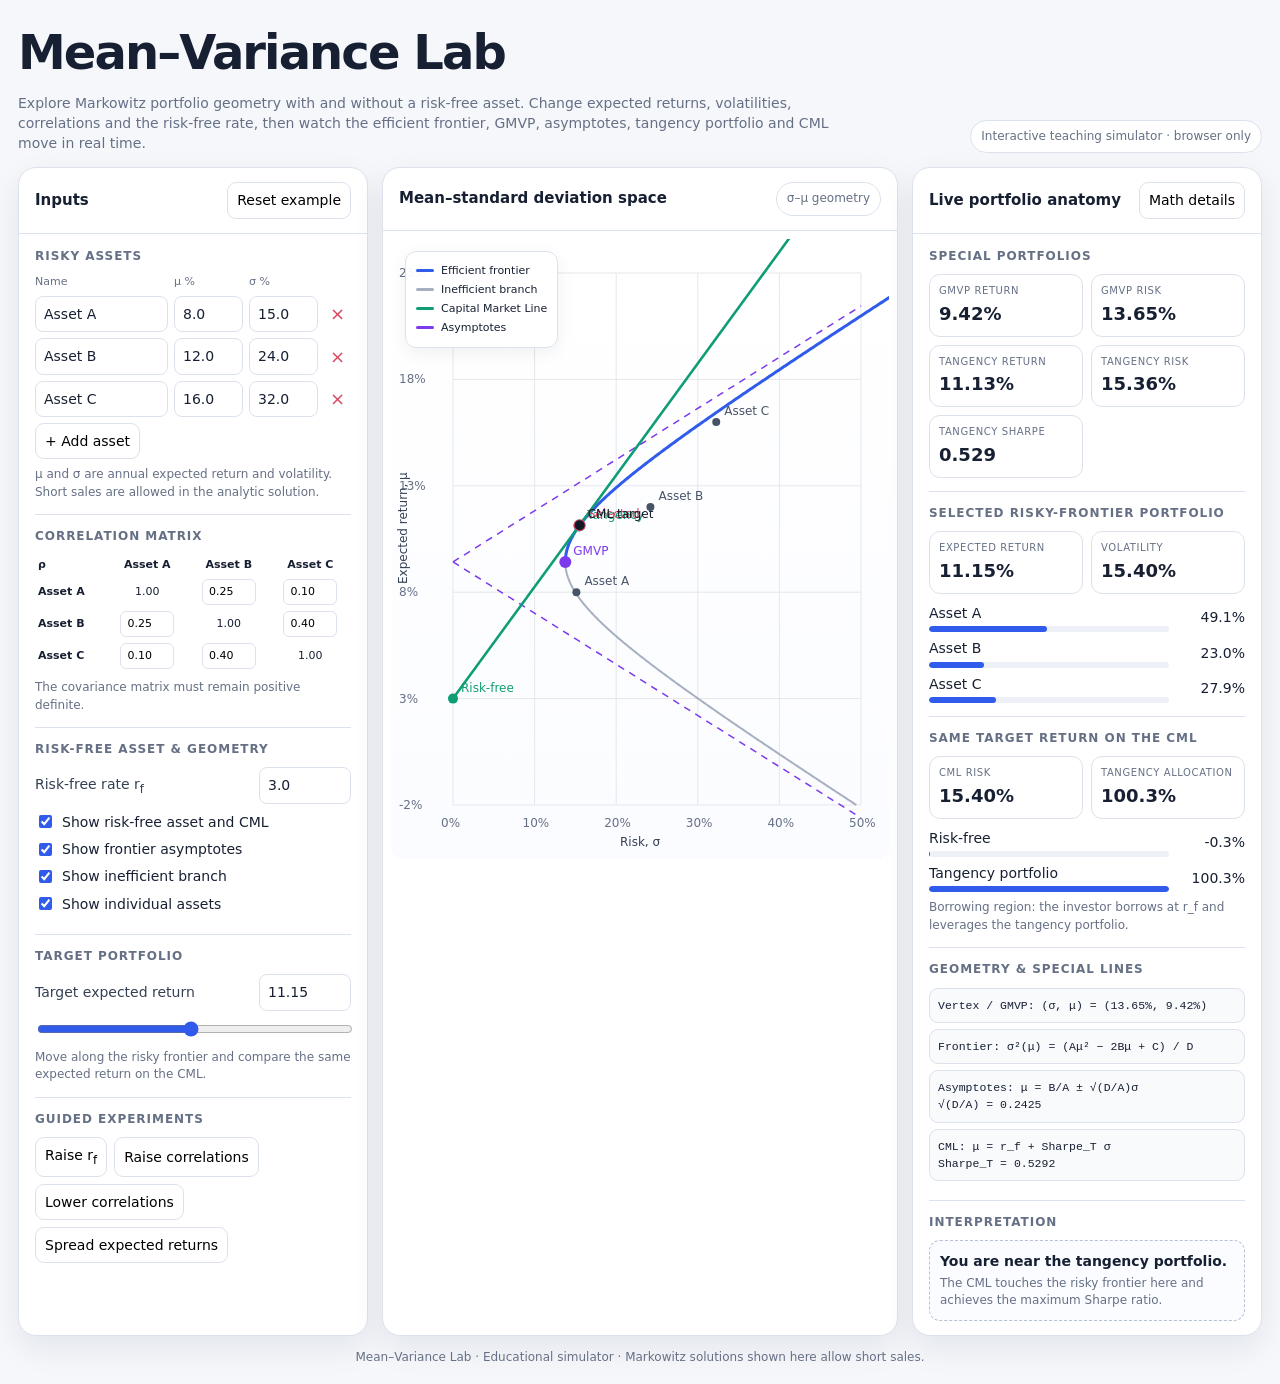
==== index.html @ dddc309b "Publish Mean-Variance Lab" ====
<!doctype html>
<html lang="en">
<head>
<meta charset="utf-8">
<meta name="viewport" content="width=device-width,initial-scale=1">
<title>Mean–Variance Lab</title>
<meta name="description" content="Interactive Markowitz mean–variance portfolio simulator with GMVP, efficient frontier, asymptotes, tangency portfolio and CML.">
<link rel="stylesheet" href="style.css">
</head>
<body>
<div class="app">
  <header class="head">
    <div><h1>Mean–Variance Lab</h1><p>Explore Markowitz portfolio geometry with and without a risk-free asset. Change expected returns, volatilities, correlations and the risk-free rate, then watch the efficient frontier, GMVP, asymptotes, tangency portfolio and CML move in real time.</p></div>
    <div class="pill">Interactive teaching simulator · browser only</div>
  </header>

  <main class="layout">
    <section class="panel">
      <div class="ph"><h2>Inputs</h2><button class="btn" id="reset">Reset example</button></div>
      <div class="pb">
        <div class="sec">
          <h3>Risky assets</h3>
          <div class="asset" style="font-size:11px;color:#667085"><span>Name</span><span>μ %</span><span>σ %</span><span></span></div>
          <div id="assets"></div>
          <div class="btns"><button class="btn" id="add">+ Add asset</button></div>
          <div class="hint">μ and σ are annual expected return and volatility. Short sales are allowed in the analytic solution.</div>
        </div>

        <div class="sec">
          <h3>Correlation matrix</h3>
          <div class="corrwrap" id="corr"></div>
          <div class="hint">The covariance matrix must remain positive definite.</div>
        </div>

        <div class="sec">
          <h3>Risk-free asset & geometry</h3>
          <div class="field"><label for="rf">Risk-free rate r<sub>f</sub></label><input class="num" id="rf" type="number" step="0.1"></div>
          <label class="tog"><input id="riskfree" type="checkbox" checked> Show risk-free asset and CML</label>
          <label class="tog"><input id="asym" type="checkbox" checked> Show frontier asymptotes</label>
          <label class="tog"><input id="ineff" type="checkbox" checked> Show inefficient branch</label>
          <label class="tog"><input id="assetsOn" type="checkbox" checked> Show individual assets</label>
        </div>

        <div class="sec">
          <h3>Target portfolio</h3>
          <div class="field"><label for="targetBox">Target expected return</label><input class="num" id="targetBox" type="number" step="0.1"></div>
          <input class="slider" id="target" type="range" step="0.05">
          <div class="hint">Move along the risky frontier and compare the same expected return on the CML.</div>
        </div>

        <div class="sec">
          <h3>Guided experiments</h3>
          <div class="btns">
            <button class="btn experiment" data-x="rf">Raise r<sub>f</sub></button>
            <button class="btn experiment" data-x="up">Raise correlations</button>
            <button class="btn experiment" data-x="down">Lower correlations</button>
            <button class="btn experiment" data-x="spread">Spread expected returns</button>
          </div>
        </div>
      </div>
    </section>

    <section class="panel">
      <div class="ph"><h2>Mean–standard deviation space</h2><span class="pill">σ–μ geometry</span></div>
      <div class="chartwrap">
        <canvas id="chart" class="chart"></canvas>
        <div class="legend" id="legend"></div>
        <div class="warn" id="warn"></div>
      </div>
    </section>

    <section class="panel right">
      <div class="ph"><h2>Live portfolio anatomy</h2><button class="btn" id="mathToggle">Math details</button></div>
      <div class="pb">
        <div class="sec">
          <h3>Special portfolios</h3>
          <div class="metrics">
            <div class="metric"><div class="k">GMVP return</div><div class="v" id="gmRet">—</div></div>
            <div class="metric"><div class="k">GMVP risk</div><div class="v" id="gmRisk">—</div></div>
            <div class="metric"><div class="k">Tangency return</div><div class="v" id="tanRet">—</div></div>
            <div class="metric"><div class="k">Tangency risk</div><div class="v" id="tanRisk">—</div></div>
            <div class="metric"><div class="k">Tangency Sharpe</div><div class="v" id="sharpe">—</div></div>
          </div>
        </div>

        <div class="sec">
          <h3>Selected risky-frontier portfolio</h3>
          <div class="metrics">
            <div class="metric"><div class="k">Expected return</div><div class="v" id="selRet">—</div></div>
            <div class="metric"><div class="k">Volatility</div><div class="v" id="selRisk">—</div></div>
          </div>
          <div class="weights" id="riskyW"></div>
        </div>

        <div class="sec" id="cmlSec">
          <h3>Same target return on the CML</h3>
          <div class="metrics">
            <div class="metric"><div class="k">CML risk</div><div class="v" id="cmlRisk">—</div></div>
            <div class="metric"><div class="k">Tangency allocation</div><div class="v" id="tanAlloc">—</div></div>
          </div>
          <div class="weights" id="cmlW"></div>
          <div class="hint" id="leverage"></div>
        </div>

        <div class="sec">
          <h3>Geometry & special lines</h3>
          <div id="geometry"></div>
        </div>

        <div class="sec" id="mathSec" hidden>
          <h3>Matrix identities</h3>
          <div id="math"></div>
        </div>

        <div class="sec">
          <h3>Interpretation</h3>
          <div class="guide"><strong id="guideTitle">Move the target-return slider.</strong><p id="guideText">Watch the optimal risky portfolio weights change and compare the risky-only opportunity set with the Capital Market Line.</p></div>
        </div>
      </div>
    </section>
  </main>
  <div class="footer">Mean–Variance Lab · Educational simulator · Markowitz solutions shown here allow short sales.</div>
</div>
<script src="app.js"></script>
</body>
</html>
---- style.css ----
:root{--bg:#f5f7fb;--panel:#fff;--ink:#172033;--muted:#667085;--line:#dce2ec;--blue:#315bea;--green:#0f9d75;--purple:#7c3aed;--red:#d9485f;--shadow:0 12px 32px rgba(16,24,40,.08)}
*{box-sizing:border-box}body{margin:0;background:var(--bg);color:var(--ink);font:14px/1.45 Inter,ui-sans-serif,system-ui,-apple-system,BlinkMacSystemFont,"Segoe UI",sans-serif}button,input{font:inherit}.app{max-width:1580px;margin:auto;padding:18px}.head{display:flex;align-items:flex-end;justify-content:space-between;gap:16px;margin-bottom:14px}.head h1{margin:0;font-size:clamp(28px,4vw,48px);letter-spacing:-.04em}.head p{margin:5px 0 0;color:var(--muted);max-width:820px}.pill{padding:7px 10px;border:1px solid var(--line);border-radius:999px;background:#fff;color:var(--muted);font-size:12px;white-space:nowrap}.layout{display:grid;grid-template-columns:350px minmax(0,1fr) 350px;gap:14px}.panel{background:var(--panel);border:1px solid var(--line);border-radius:18px;box-shadow:var(--shadow);overflow:hidden}.ph{padding:14px 16px;border-bottom:1px solid var(--line);display:flex;align-items:center;justify-content:space-between;gap:10px}.ph h2{font-size:15px;margin:0}.pb{padding:14px 16px}.sec{padding:13px 0;border-bottom:1px solid var(--line)}.sec:first-child{padding-top:0}.sec:last-child{border-bottom:0;padding-bottom:0}.sec h3{margin:0 0 9px;font-size:12px;text-transform:uppercase;letter-spacing:.08em;color:var(--muted)}.btn{border:1px solid var(--line);background:#fff;padding:7px 9px;border-radius:9px;cursor:pointer}.btn:hover{border-color:#98a2b3}.btns{display:flex;flex-wrap:wrap;gap:7px}.field{display:grid;grid-template-columns:1fr 92px;gap:8px;align-items:center;margin:8px 0}.field label{color:#344054}.num,.txt{width:100%;border:1px solid var(--line);border-radius:8px;padding:7px 8px;background:#fff;color:var(--ink)}.asset{display:grid;grid-template-columns:1fr 69px 69px 27px;gap:6px;margin:6px 0}.del{border:0;background:transparent;color:var(--red);cursor:pointer;font-size:18px}.hint{font-size:12px;color:var(--muted);margin-top:7px}.tog{display:flex;align-items:center;gap:7px;margin:7px 0}.tog input,.slider{accent-color:var(--blue)}.slider{width:100%}.corrwrap{overflow:auto}.corr{border-collapse:collapse;width:100%;font-size:11px}.corr th,.corr td{padding:3px;text-align:center}.corr th:first-child{text-align:left}.corr input{width:54px;padding:4px;border:1px solid var(--line);border-radius:6px;text-align:center}.chartwrap{position:relative;padding:8px}.chart{width:100%;height:620px;display:block;background:linear-gradient(#fff,#fbfcff);border-radius:12px}.legend{position:absolute;top:20px;left:22px;background:rgba(255,255,255,.94);border:1px solid var(--line);border-radius:11px;padding:8px 10px;font-size:11px;box-shadow:0 5px 18px rgba(16,24,40,.06)}.leg{display:flex;align-items:center;gap:7px;margin:3px 0}.key{width:18px;height:3px;border-radius:2px;display:inline-block}.warn{display:none;position:absolute;right:20px;top:20px;max-width:300px;border:1px solid #fed7aa;background:#fff7ed;color:#9a3412;padding:8px 10px;border-radius:9px;font-size:12px}.metrics{display:grid;grid-template-columns:1fr 1fr;gap:8px}.metric{border:1px solid var(--line);border-radius:11px;padding:9px}.metric .k{font-size:10px;text-transform:uppercase;letter-spacing:.06em;color:var(--muted)}.metric .v{margin-top:2px;font-size:18px;font-weight:700}.weights{display:grid;gap:6px;margin-top:9px}.wrow{display:grid;grid-template-columns:1fr 68px;gap:8px;align-items:center}.bar{height:6px;background:#edf1f7;border-radius:999px;overflow:hidden;margin-top:3px}.bar i{display:block;height:100%;background:var(--blue);border-radius:999px}.code{font:11.5px/1.5 ui-monospace,SFMono-Regular,Menlo,monospace;background:#f8fafc;border:1px solid var(--line);padding:8px;border-radius:9px;overflow:auto;margin:6px 0}.guide{border:1px dashed #b7c1d6;background:#fbfcff;border-radius:11px;padding:10px}.guide strong{display:block;margin-bottom:3px}.guide p{margin:0;color:var(--muted);font-size:12px}.footer{text-align:center;color:var(--muted);font-size:12px;margin-top:13px}.tabs{display:flex;gap:6px}.tab.active{background:var(--ink);color:#fff;border-color:var(--ink)}
@media(max-width:1160px){.layout{grid-template-columns:330px 1fr}.right{grid-column:1/-1}.chart{height:560px}}@media(max-width:760px){.app{padding:10px}.head{align-items:flex-start;flex-direction:column}.layout{grid-template-columns:1fr}.chart{height:470px}.asset{grid-template-columns:1fr 62px 62px 25px}.legend{top:15px;left:15px}}
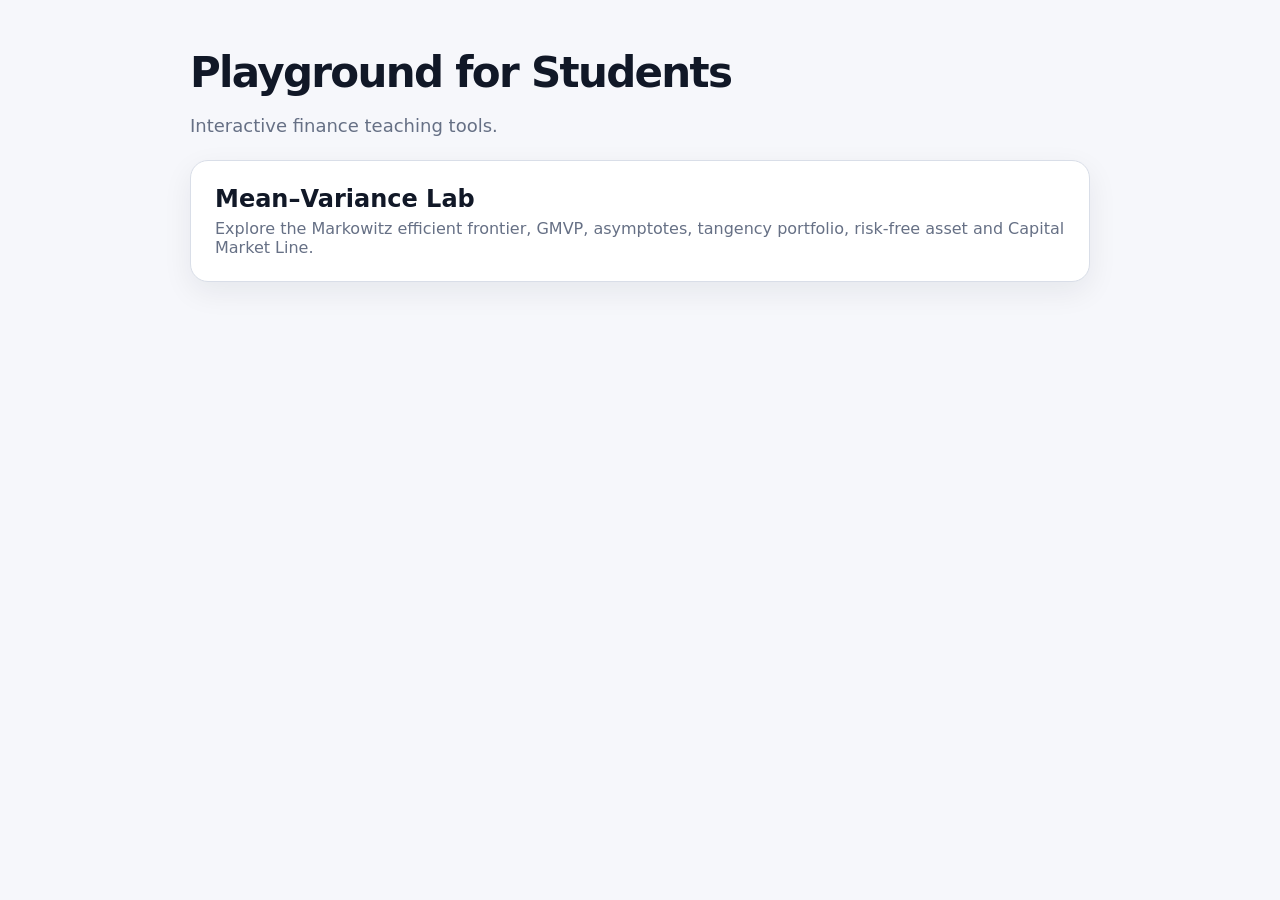
==== commit c1424e14: "Organize student playground" ====
--- a/index.html
+++ b/index.html
@@ -3,124 +3,19 @@
 <head>
 <meta charset="utf-8">
 <meta name="viewport" content="width=device-width,initial-scale=1">
-<title>Mean–Variance Lab</title>
-<meta name="description" content="Interactive Markowitz mean–variance portfolio simulator with GMVP, efficient frontier, asymptotes, tangency portfolio and CML.">
-<link rel="stylesheet" href="style.css">
+<title>Playground for Students</title>
+<style>
+body{margin:0;font-family:system-ui,-apple-system,BlinkMacSystemFont,"Segoe UI",sans-serif;background:#f6f7fb;color:#111827}.wrap{max-width:900px;margin:0 auto;padding:48px 20px}.card{display:block;margin-top:24px;padding:24px;border:1px solid #d9dee8;border-radius:18px;background:white;color:inherit;text-decoration:none;box-shadow:0 10px 30px rgba(15,23,42,.07)}.card:hover{border-color:#2f5bea}.card h2{margin:0 0 6px}.card p{margin:0;color:#667085}h1{font-size:42px;letter-spacing:-.04em;margin:0}.lead{color:#667085;font-size:18px}
+</style>
 </head>
 <body>
-<div class="app">
-  <header class="head">
-    <div><h1>Mean–Variance Lab</h1><p>Explore Markowitz portfolio geometry with and without a risk-free asset. Change expected returns, volatilities, correlations and the risk-free rate, then watch the efficient frontier, GMVP, asymptotes, tangency portfolio and CML move in real time.</p></div>
-    <div class="pill">Interactive teaching simulator · browser only</div>
-  </header>
-
-  <main class="layout">
-    <section class="panel">
-      <div class="ph"><h2>Inputs</h2><button class="btn" id="reset">Reset example</button></div>
-      <div class="pb">
-        <div class="sec">
-          <h3>Risky assets</h3>
-          <div class="asset" style="font-size:11px;color:#667085"><span>Name</span><span>μ %</span><span>σ %</span><span></span></div>
-          <div id="assets"></div>
-          <div class="btns"><button class="btn" id="add">+ Add asset</button></div>
-          <div class="hint">μ and σ are annual expected return and volatility. Short sales are allowed in the analytic solution.</div>
-        </div>
-
-        <div class="sec">
-          <h3>Correlation matrix</h3>
-          <div class="corrwrap" id="corr"></div>
-          <div class="hint">The covariance matrix must remain positive definite.</div>
-        </div>
-
-        <div class="sec">
-          <h3>Risk-free asset & geometry</h3>
-          <div class="field"><label for="rf">Risk-free rate r<sub>f</sub></label><input class="num" id="rf" type="number" step="0.1"></div>
-          <label class="tog"><input id="riskfree" type="checkbox" checked> Show risk-free asset and CML</label>
-          <label class="tog"><input id="asym" type="checkbox" checked> Show frontier asymptotes</label>
-          <label class="tog"><input id="ineff" type="checkbox" checked> Show inefficient branch</label>
-          <label class="tog"><input id="assetsOn" type="checkbox" checked> Show individual assets</label>
-        </div>
-
-        <div class="sec">
-          <h3>Target portfolio</h3>
-          <div class="field"><label for="targetBox">Target expected return</label><input class="num" id="targetBox" type="number" step="0.1"></div>
-          <input class="slider" id="target" type="range" step="0.05">
-          <div class="hint">Move along the risky frontier and compare the same expected return on the CML.</div>
-        </div>
-
-        <div class="sec">
-          <h3>Guided experiments</h3>
-          <div class="btns">
-            <button class="btn experiment" data-x="rf">Raise r<sub>f</sub></button>
-            <button class="btn experiment" data-x="up">Raise correlations</button>
-            <button class="btn experiment" data-x="down">Lower correlations</button>
-            <button class="btn experiment" data-x="spread">Spread expected returns</button>
-          </div>
-        </div>
-      </div>
-    </section>
-
-    <section class="panel">
-      <div class="ph"><h2>Mean–standard deviation space</h2><span class="pill">σ–μ geometry</span></div>
-      <div class="chartwrap">
-        <canvas id="chart" class="chart"></canvas>
-        <div class="legend" id="legend"></div>
-        <div class="warn" id="warn"></div>
-      </div>
-    </section>
-
-    <section class="panel right">
-      <div class="ph"><h2>Live portfolio anatomy</h2><button class="btn" id="mathToggle">Math details</button></div>
-      <div class="pb">
-        <div class="sec">
-          <h3>Special portfolios</h3>
-          <div class="metrics">
-            <div class="metric"><div class="k">GMVP return</div><div class="v" id="gmRet">—</div></div>
-            <div class="metric"><div class="k">GMVP risk</div><div class="v" id="gmRisk">—</div></div>
-            <div class="metric"><div class="k">Tangency return</div><div class="v" id="tanRet">—</div></div>
-            <div class="metric"><div class="k">Tangency risk</div><div class="v" id="tanRisk">—</div></div>
-            <div class="metric"><div class="k">Tangency Sharpe</div><div class="v" id="sharpe">—</div></div>
-          </div>
-        </div>
-
-        <div class="sec">
-          <h3>Selected risky-frontier portfolio</h3>
-          <div class="metrics">
-            <div class="metric"><div class="k">Expected return</div><div class="v" id="selRet">—</div></div>
-            <div class="metric"><div class="k">Volatility</div><div class="v" id="selRisk">—</div></div>
-          </div>
-          <div class="weights" id="riskyW"></div>
-        </div>
-
-        <div class="sec" id="cmlSec">
-          <h3>Same target return on the CML</h3>
-          <div class="metrics">
-            <div class="metric"><div class="k">CML risk</div><div class="v" id="cmlRisk">—</div></div>
-            <div class="metric"><div class="k">Tangency allocation</div><div class="v" id="tanAlloc">—</div></div>
-          </div>
-          <div class="weights" id="cmlW"></div>
-          <div class="hint" id="leverage"></div>
-        </div>
-
-        <div class="sec">
-          <h3>Geometry & special lines</h3>
-          <div id="geometry"></div>
-        </div>
-
-        <div class="sec" id="mathSec" hidden>
-          <h3>Matrix identities</h3>
-          <div id="math"></div>
-        </div>
-
-        <div class="sec">
-          <h3>Interpretation</h3>
-          <div class="guide"><strong id="guideTitle">Move the target-return slider.</strong><p id="guideText">Watch the optimal risky portfolio weights change and compare the risky-only opportunity set with the Capital Market Line.</p></div>
-        </div>
-      </div>
-    </section>
-  </main>
-  <div class="footer">Mean–Variance Lab · Educational simulator · Markowitz solutions shown here allow short sales.</div>
-</div>
-<script src="app.js"></script>
+<main class="wrap">
+<h1>Playground for Students</h1>
+<p class="lead">Interactive finance teaching tools.</p>
+<a class="card" href="Mean-Variance-Lab/">
+<h2>Mean–Variance Lab</h2>
+<p>Explore the Markowitz efficient frontier, GMVP, asymptotes, tangency portfolio, risk-free asset and Capital Market Line.</p>
+</a>
+</main>
 </body>
 </html>
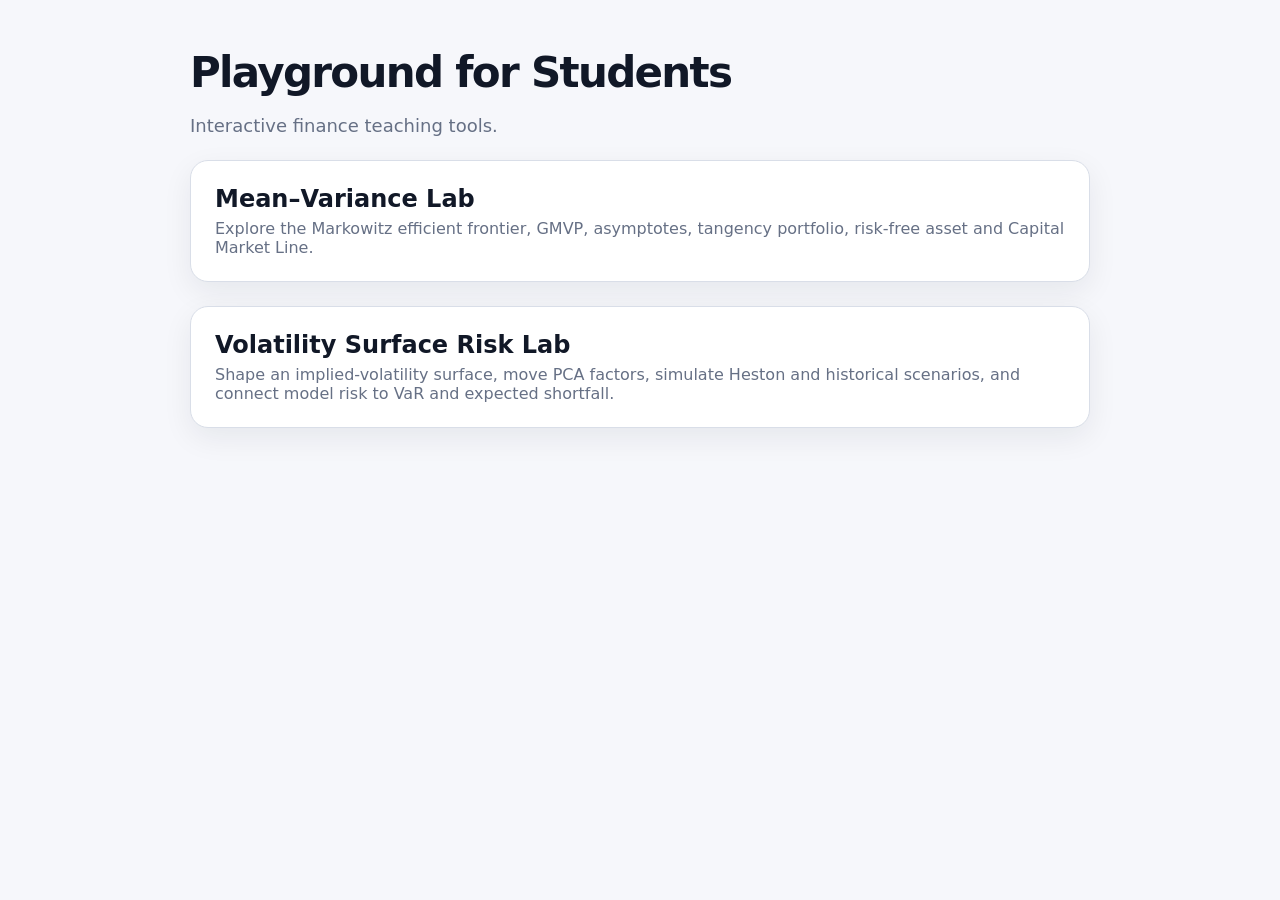
==== commit 2ebc0998: "Add interactive volatility surface risk lab" ====
--- a/index.html
+++ b/index.html
@@ -16,6 +16,10 @@
 <h2>Mean–Variance Lab</h2>
 <p>Explore the Markowitz efficient frontier, GMVP, asymptotes, tangency portfolio, risk-free asset and Capital Market Line.</p>
 </a>
+<a class="card" href="Volatility-Surface-Risk-Lab/">
+<h2>Volatility Surface Risk Lab</h2>
+<p>Shape an implied-volatility surface, move PCA factors, simulate Heston and historical scenarios, and connect model risk to VaR and expected shortfall.</p>
+</a>
 </main>
 </body>
 </html>
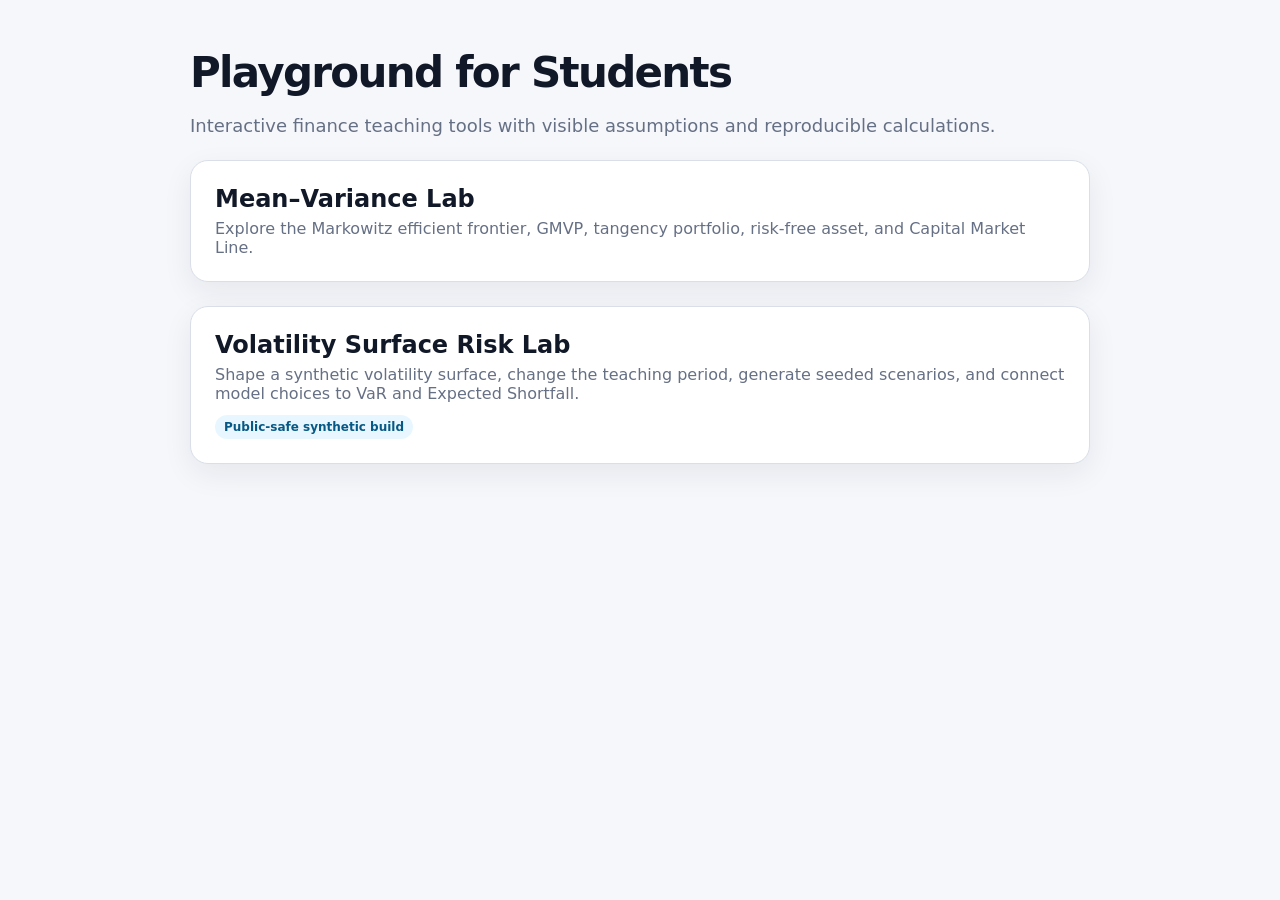
==== commit f15f6523: "Replace volatility lab with public-safe synthetic build and add license notices" ====
--- a/index.html
+++ b/index.html
@@ -1,25 +1,2 @@
 <!doctype html>
-<html lang="en">
-<head>
-<meta charset="utf-8">
-<meta name="viewport" content="width=device-width,initial-scale=1">
-<title>Playground for Students</title>
-<style>
-body{margin:0;font-family:system-ui,-apple-system,BlinkMacSystemFont,"Segoe UI",sans-serif;background:#f6f7fb;color:#111827}.wrap{max-width:900px;margin:0 auto;padding:48px 20px}.card{display:block;margin-top:24px;padding:24px;border:1px solid #d9dee8;border-radius:18px;background:white;color:inherit;text-decoration:none;box-shadow:0 10px 30px rgba(15,23,42,.07)}.card:hover{border-color:#2f5bea}.card h2{margin:0 0 6px}.card p{margin:0;color:#667085}h1{font-size:42px;letter-spacing:-.04em;margin:0}.lead{color:#667085;font-size:18px}
-</style>
-</head>
-<body>
-<main class="wrap">
-<h1>Playground for Students</h1>
-<p class="lead">Interactive finance teaching tools.</p>
-<a class="card" href="Mean-Variance-Lab/">
-<h2>Mean–Variance Lab</h2>
-<p>Explore the Markowitz efficient frontier, GMVP, asymptotes, tangency portfolio, risk-free asset and Capital Market Line.</p>
-</a>
-<a class="card" href="Volatility-Surface-Risk-Lab/">
-<h2>Volatility Surface Risk Lab</h2>
-<p>Shape an implied-volatility surface, move PCA factors, simulate Heston and historical scenarios, and connect model risk to VaR and expected shortfall.</p>
-</a>
-</main>
-</body>
-</html>
+<html lang="en"><head><meta charset="utf-8"><meta name="viewport" content="width=device-width,initial-scale=1"><title>Playground for Students</title><style>body{margin:0;font-family:system-ui,-apple-system,BlinkMacSystemFont,"Segoe UI",sans-serif;background:#f6f7fb;color:#111827}.wrap{max-width:900px;margin:0 auto;padding:48px 20px}.card{display:block;margin-top:24px;padding:24px;border:1px solid #d9dee8;border-radius:18px;background:white;color:inherit;text-decoration:none;box-shadow:0 10px 30px rgba(15,23,42,.07)}.card:hover{border-color:#2f5bea}.card h2{margin:0 0 6px}.card p{margin:0;color:#667085}h1{font-size:42px;letter-spacing:-.04em;margin:0}.lead{color:#667085;font-size:18px}.tag{display:inline-block;margin-top:12px;padding:5px 9px;border-radius:999px;background:#e8f7ff;color:#075985;font-size:12px;font-weight:700}</style></head><body><main class="wrap"><h1>Playground for Students</h1><p class="lead">Interactive finance teaching tools with visible assumptions and reproducible calculations.</p><a class="card" href="Mean-Variance-Lab/"><h2>Mean–Variance Lab</h2><p>Explore the Markowitz efficient frontier, GMVP, tangency portfolio, risk-free asset, and Capital Market Line.</p></a><a class="card" href="Volatility-Surface-Risk-Lab/"><h2>Volatility Surface Risk Lab</h2><p>Shape a synthetic volatility surface, change the teaching period, generate seeded scenarios, and connect model choices to VaR and Expected Shortfall.</p><span class="tag">Public-safe synthetic build</span></a></main></body></html>
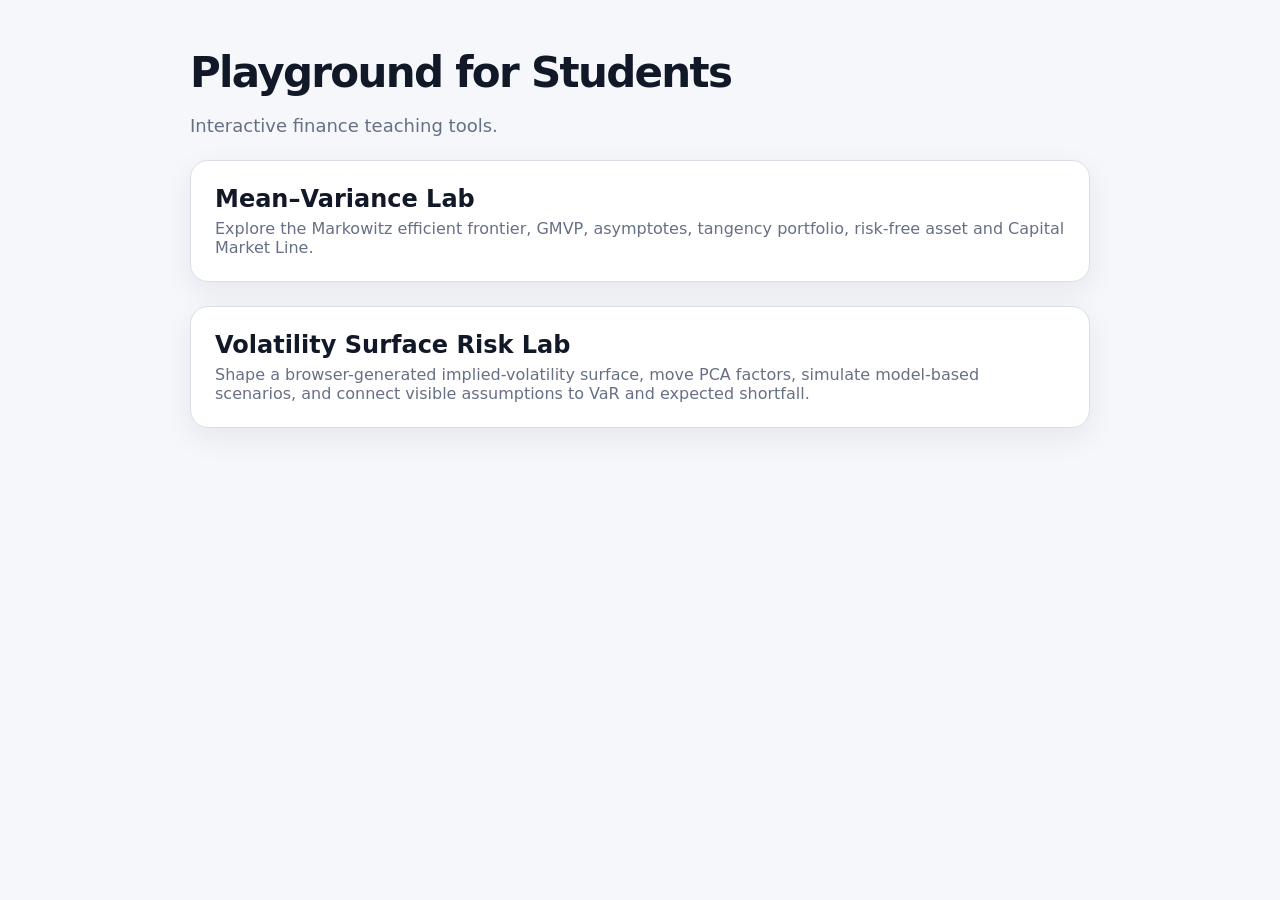
==== commit b8447091: "Clarify volatility lab description on the landing page" ====
--- a/index.html
+++ b/index.html
@@ -1,2 +1,25 @@
 <!doctype html>
-<html lang="en"><head><meta charset="utf-8"><meta name="viewport" content="width=device-width,initial-scale=1"><title>Playground for Students</title><style>body{margin:0;font-family:system-ui,-apple-system,BlinkMacSystemFont,"Segoe UI",sans-serif;background:#f6f7fb;color:#111827}.wrap{max-width:900px;margin:0 auto;padding:48px 20px}.card{display:block;margin-top:24px;padding:24px;border:1px solid #d9dee8;border-radius:18px;background:white;color:inherit;text-decoration:none;box-shadow:0 10px 30px rgba(15,23,42,.07)}.card:hover{border-color:#2f5bea}.card h2{margin:0 0 6px}.card p{margin:0;color:#667085}h1{font-size:42px;letter-spacing:-.04em;margin:0}.lead{color:#667085;font-size:18px}.tag{display:inline-block;margin-top:12px;padding:5px 9px;border-radius:999px;background:#e8f7ff;color:#075985;font-size:12px;font-weight:700}</style></head><body><main class="wrap"><h1>Playground for Students</h1><p class="lead">Interactive finance teaching tools with visible assumptions and reproducible calculations.</p><a class="card" href="Mean-Variance-Lab/"><h2>Mean–Variance Lab</h2><p>Explore the Markowitz efficient frontier, GMVP, tangency portfolio, risk-free asset, and Capital Market Line.</p></a><a class="card" href="Volatility-Surface-Risk-Lab/"><h2>Volatility Surface Risk Lab</h2><p>Shape a synthetic volatility surface, change the teaching period, generate seeded scenarios, and connect model choices to VaR and Expected Shortfall.</p><span class="tag">Public-safe synthetic build</span></a></main></body></html>
+<html lang="en">
+<head>
+<meta charset="utf-8">
+<meta name="viewport" content="width=device-width,initial-scale=1">
+<title>Playground for Students</title>
+<style>
+body{margin:0;font-family:system-ui,-apple-system,BlinkMacSystemFont,"Segoe UI",sans-serif;background:#f6f7fb;color:#111827}.wrap{max-width:900px;margin:0 auto;padding:48px 20px}.card{display:block;margin-top:24px;padding:24px;border:1px solid #d9dee8;border-radius:18px;background:white;color:inherit;text-decoration:none;box-shadow:0 10px 30px rgba(15,23,42,.07)}.card:hover{border-color:#2f5bea}.card h2{margin:0 0 6px}.card p{margin:0;color:#667085}h1{font-size:42px;letter-spacing:-.04em;margin:0}.lead{color:#667085;font-size:18px}
+</style>
+</head>
+<body>
+<main class="wrap">
+<h1>Playground for Students</h1>
+<p class="lead">Interactive finance teaching tools.</p>
+<a class="card" href="Mean-Variance-Lab/">
+<h2>Mean–Variance Lab</h2>
+<p>Explore the Markowitz efficient frontier, GMVP, asymptotes, tangency portfolio, risk-free asset and Capital Market Line.</p>
+</a>
+<a class="card" href="Volatility-Surface-Risk-Lab/">
+<h2>Volatility Surface Risk Lab</h2>
+<p>Shape a browser-generated implied-volatility surface, move PCA factors, simulate model-based scenarios, and connect visible assumptions to VaR and expected shortfall.</p>
+</a>
+</main>
+</body>
+</html>
